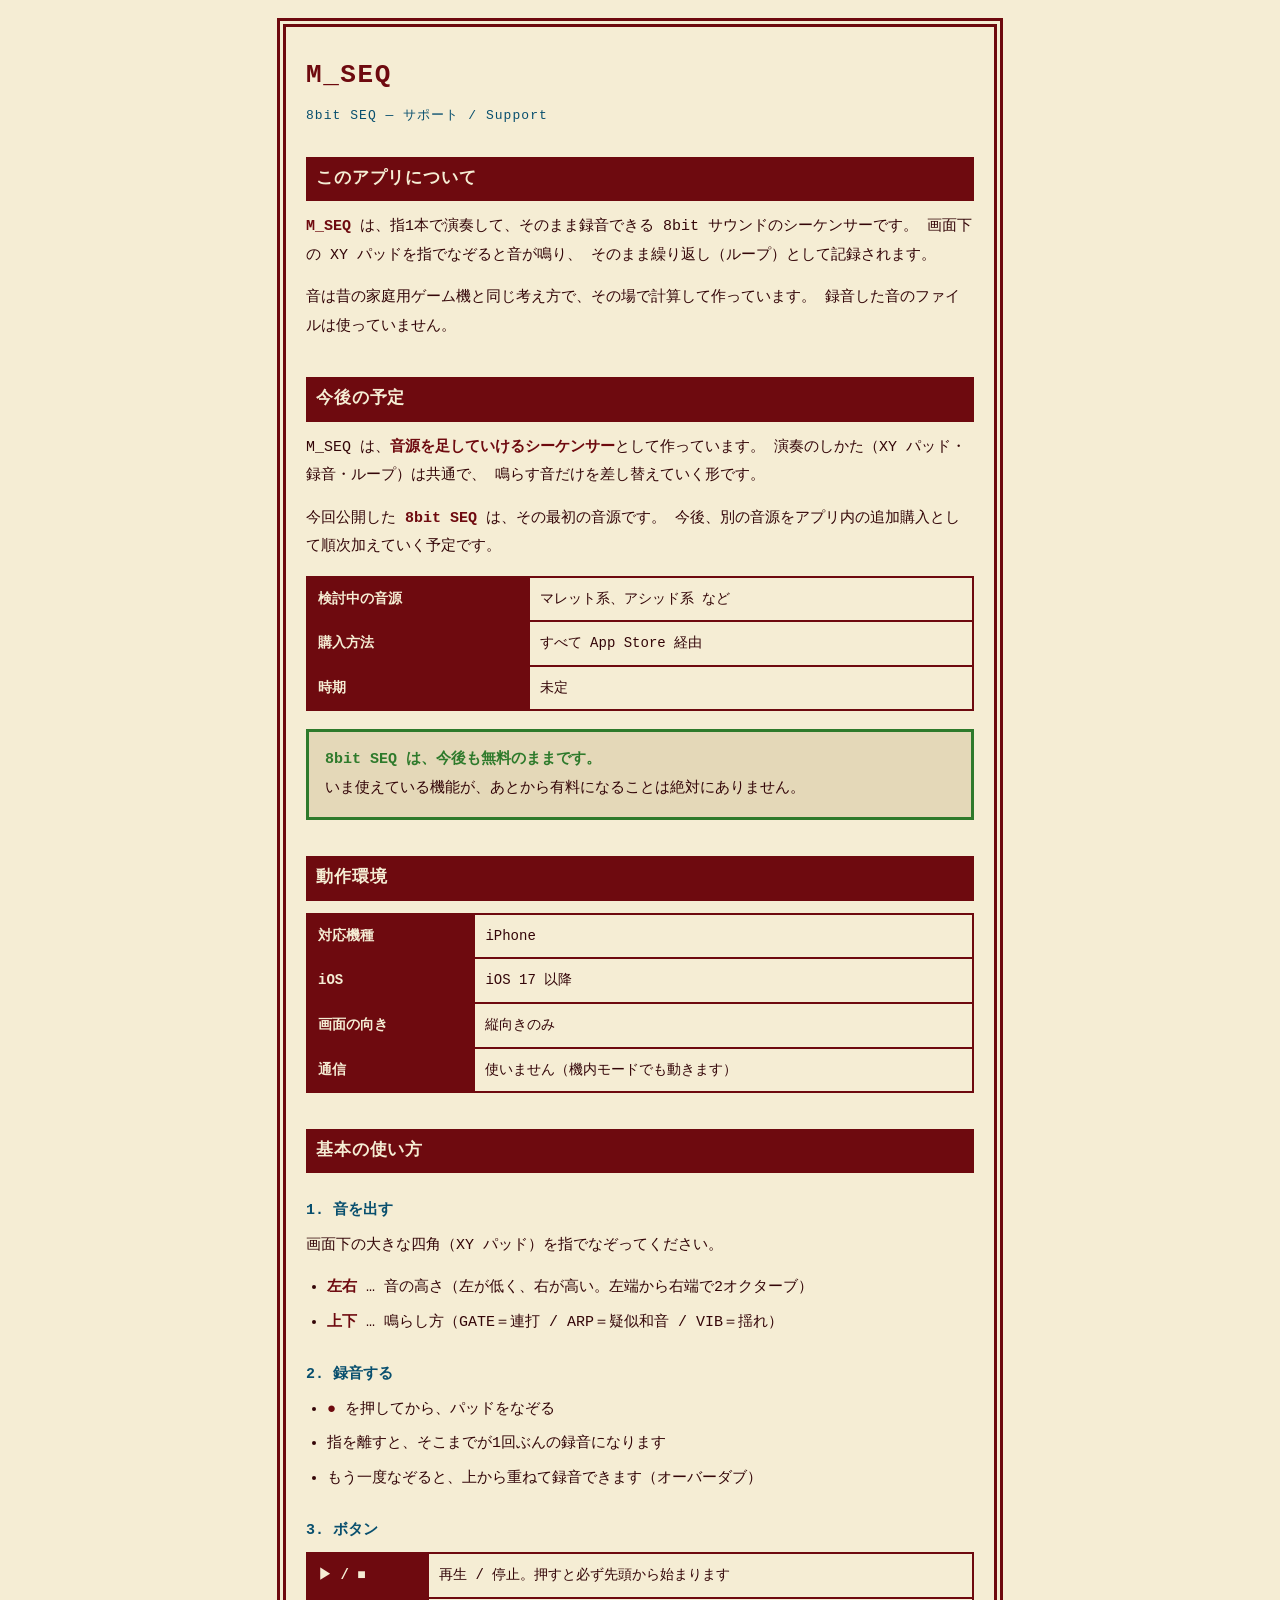
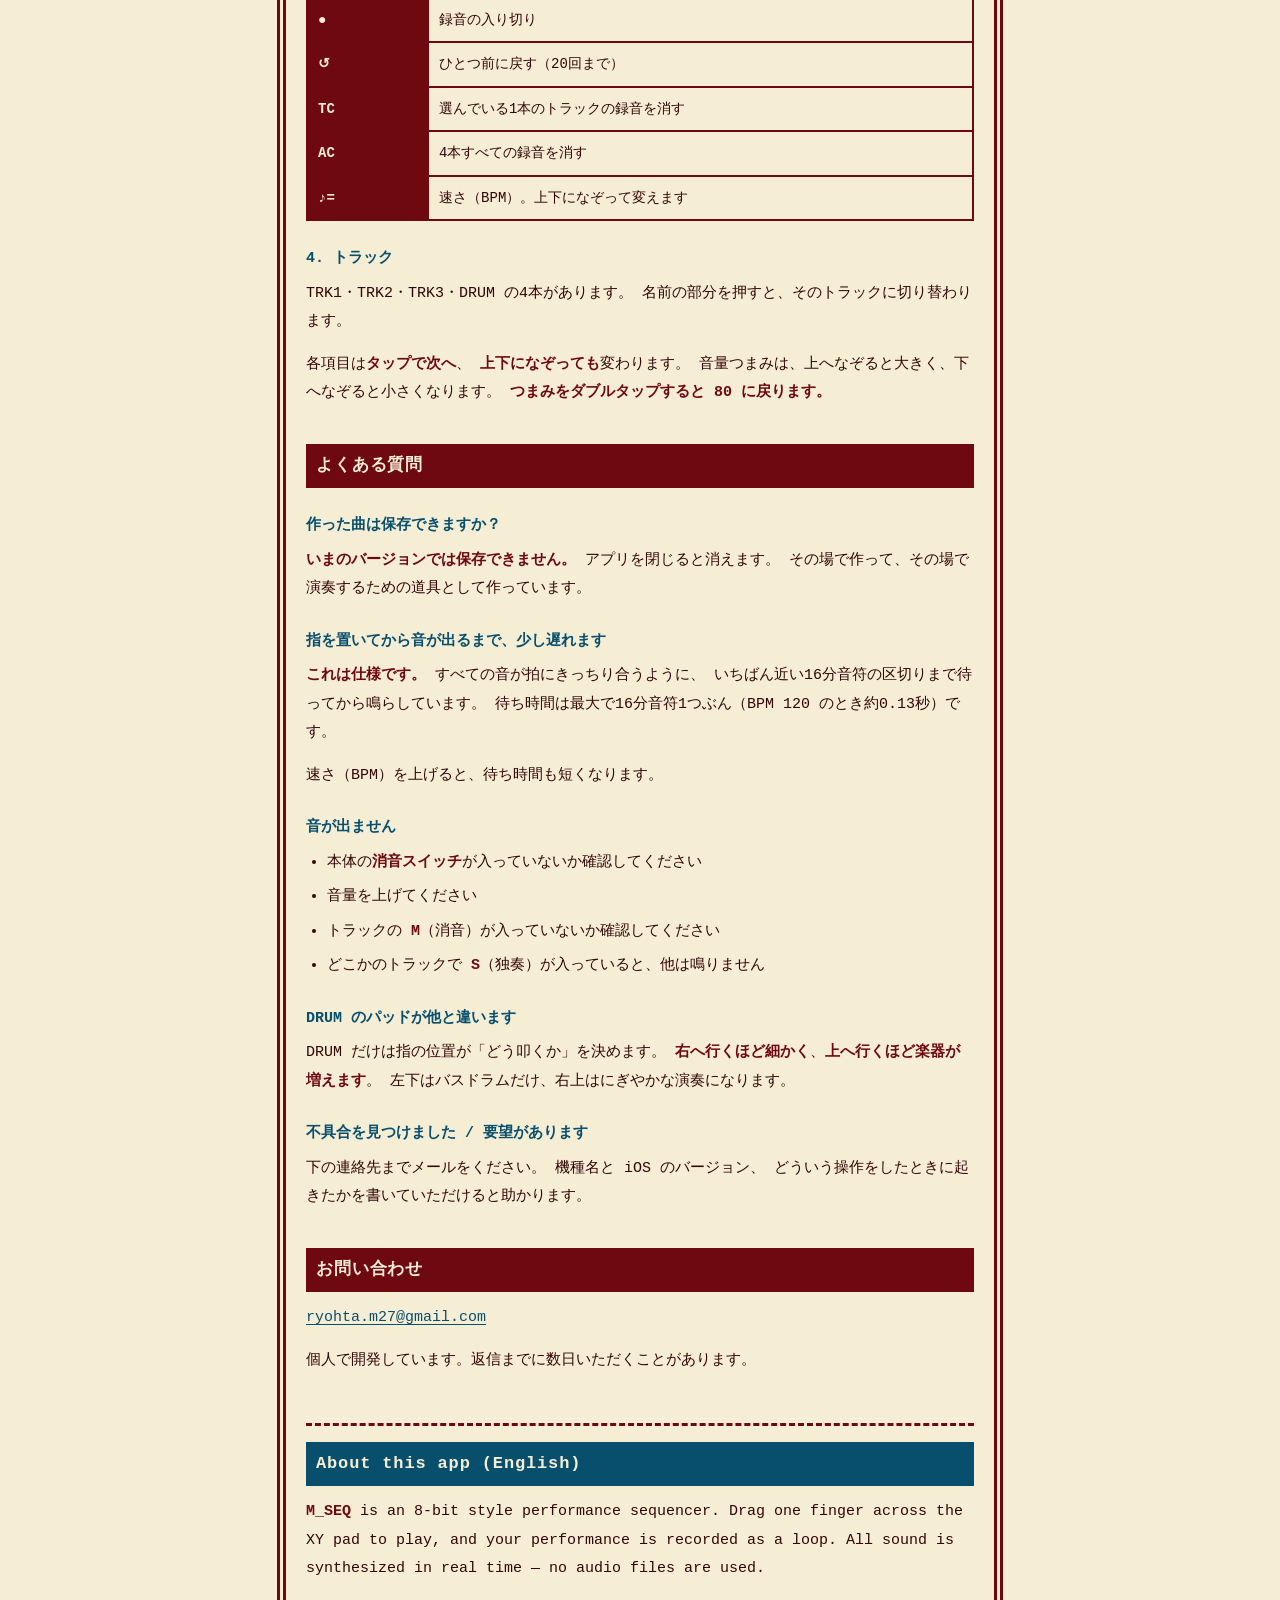
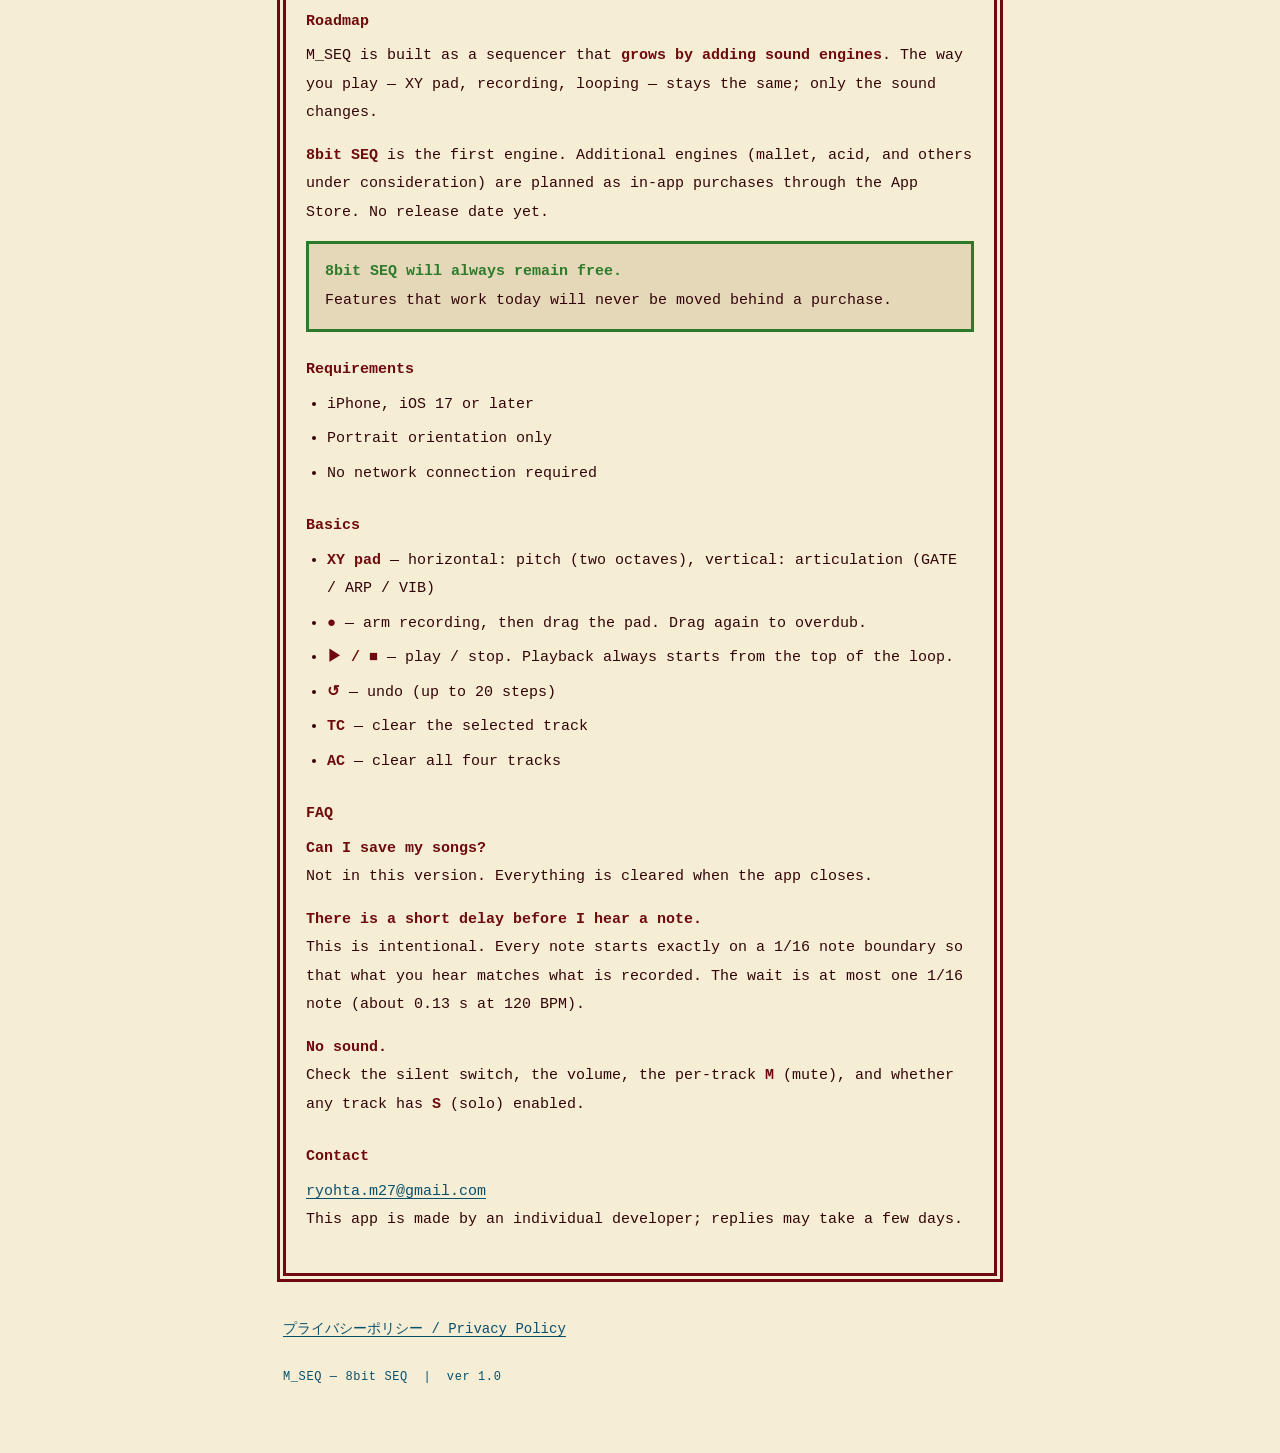
==== index.html @ beb07504 "Add files via upload" ====
<!DOCTYPE html>
<html lang="ja">
<head>
<meta charset="utf-8">
<meta name="viewport" content="width=device-width, initial-scale=1">
<title>M_SEQ サポート / Support</title>
<link rel="stylesheet" href="style.css">
</head>
<body>
<div class="wrap">

  <div class="frame">
    <h1>M_SEQ</h1>
    <p class="subtitle">8bit SEQ &mdash; サポート / Support</p>

    <h2>このアプリについて</h2>
    <p>
      <strong>M_SEQ</strong> は、指1本で演奏して、そのまま録音できる
      8bit サウンドのシーケンサーです。
      画面下の XY パッドを指でなぞると音が鳴り、
      そのまま繰り返し（ループ）として記録されます。
    </p>
    <p>
      音は昔の家庭用ゲーム機と同じ考え方で、その場で計算して作っています。
      録音した音のファイルは使っていません。
    </p>

    <h2>今後の予定</h2>
    <p>
      M_SEQ は、<strong>音源を足していけるシーケンサー</strong>として作っています。
      演奏のしかた（XY パッド・録音・ループ）は共通で、
      鳴らす音だけを差し替えていく形です。
    </p>
    <p>
      今回公開した <strong>8bit SEQ</strong> は、その最初の音源です。
      今後、別の音源をアプリ内の追加購入として順次加えていく予定です。
    </p>
    <table>
      <tr><th>検討中の音源</th><td>マレット系、アシッド系 など</td></tr>
      <tr><th>購入方法</th><td>すべて App Store 経由</td></tr>
      <tr><th>時期</th><td>未定</td></tr>
    </table>
    <div class="badge">
      <strong>8bit SEQ は、今後も無料のままです。</strong><br>
      いま使えている機能が、あとから有料になることは絶対にありません。
    </div>

    <h2>動作環境</h2>
    <table>
      <tr><th>対応機種</th><td>iPhone</td></tr>
      <tr><th>iOS</th><td>iOS 17 以降</td></tr>
      <tr><th>画面の向き</th><td>縦向きのみ</td></tr>
      <tr><th>通信</th><td>使いません（機内モードでも動きます）</td></tr>
    </table>

    <h2>基本の使い方</h2>

    <h3>1. 音を出す</h3>
    <p>
      画面下の大きな四角（XY パッド）を指でなぞってください。
    </p>
    <ul>
      <li><strong>左右</strong> &hellip; 音の高さ（左が低く、右が高い。左端から右端で2オクターブ）</li>
      <li><strong>上下</strong> &hellip; 鳴らし方（GATE＝連打 / ARP＝疑似和音 / VIB＝揺れ）</li>
    </ul>

    <h3>2. 録音する</h3>
    <ul>
      <li><strong>●</strong> を押してから、パッドをなぞる</li>
      <li>指を離すと、そこまでが1回ぶんの録音になります</li>
      <li>もう一度なぞると、上から重ねて録音できます（オーバーダブ）</li>
    </ul>

    <h3>3. ボタン</h3>
    <table>
      <tr><th>▶ / ■</th><td>再生 / 停止。押すと必ず先頭から始まります</td></tr>
      <tr><th>●</th><td>録音の入り切り</td></tr>
      <tr><th>↺</th><td>ひとつ前に戻す（20回まで）</td></tr>
      <tr><th>TC</th><td>選んでいる1本のトラックの録音を消す</td></tr>
      <tr><th>AC</th><td>4本すべての録音を消す</td></tr>
      <tr><th>♪=</th><td>速さ（BPM）。上下になぞって変えます</td></tr>
    </table>

    <h3>4. トラック</h3>
    <p>
      TRK1・TRK2・TRK3・DRUM の4本があります。
      名前の部分を押すと、そのトラックに切り替わります。
    </p>
    <p>
      各項目は<strong>タップで次へ</strong>、
      <strong>上下になぞっても</strong>変わります。
      音量つまみは、上へなぞると大きく、下へなぞると小さくなります。
      <strong>つまみをダブルタップすると 80 に戻ります。</strong>
    </p>

    <h2>よくある質問</h2>

    <h3>作った曲は保存できますか？</h3>
    <p>
      <strong>いまのバージョンでは保存できません。</strong>
      アプリを閉じると消えます。
      その場で作って、その場で演奏するための道具として作っています。
    </p>

    <h3>指を置いてから音が出るまで、少し遅れます</h3>
    <p>
      <strong>これは仕様です。</strong>
      すべての音が拍にきっちり合うように、
      いちばん近い16分音符の区切りまで待ってから鳴らしています。
      待ち時間は最大で16分音符1つぶん（BPM 120 のとき約0.13秒）です。
    </p>
    <p>
      速さ（BPM）を上げると、待ち時間も短くなります。
    </p>

    <h3>音が出ません</h3>
    <ul>
      <li>本体の<strong>消音スイッチ</strong>が入っていないか確認してください</li>
      <li>音量を上げてください</li>
      <li>トラックの <strong>M</strong>（消音）が入っていないか確認してください</li>
      <li>どこかのトラックで <strong>S</strong>（独奏）が入っていると、他は鳴りません</li>
    </ul>

    <h3>DRUM のパッドが他と違います</h3>
    <p>
      DRUM だけは指の位置が「どう叩くか」を決めます。
      <strong>右へ行くほど細かく</strong>、<strong>上へ行くほど楽器が増えます</strong>。
      左下はバスドラムだけ、右上はにぎやかな演奏になります。
    </p>

    <h3>不具合を見つけました / 要望があります</h3>
    <p>
      下の連絡先までメールをください。
      機種名と iOS のバージョン、
      どういう操作をしたときに起きたかを書いていただけると助かります。
    </p>

    <h2>お問い合わせ</h2>
    <p>
      <a href="mailto:ryohta.m27@gmail.com">ryohta.m27@gmail.com</a>
    </p>
    <p>
      個人で開発しています。返信までに数日いただくことがあります。
    </p>

    <!-- ============================================== -->
    <!-- English                                        -->
    <!-- ============================================== -->
    <div class="en">
      <h2>About this app (English)</h2>
      <p>
        <strong>M_SEQ</strong> is an 8-bit style performance sequencer.
        Drag one finger across the XY pad to play, and your performance is
        recorded as a loop. All sound is synthesized in real time &mdash;
        no audio files are used.
      </p>

      <h3>Roadmap</h3>
      <p>
        M_SEQ is built as a sequencer that <strong>grows by adding sound
        engines</strong>. The way you play &mdash; XY pad, recording,
        looping &mdash; stays the same; only the sound changes.
      </p>
      <p>
        <strong>8bit SEQ</strong> is the first engine. Additional engines
        (mallet, acid, and others under consideration) are planned as
        in-app purchases through the App Store. No release date yet.
      </p>
      <div class="badge">
        <strong>8bit SEQ will always remain free.</strong><br>
        Features that work today will never be moved behind a purchase.
      </div>

      <h3>Requirements</h3>
      <ul>
        <li>iPhone, iOS 17 or later</li>
        <li>Portrait orientation only</li>
        <li>No network connection required</li>
      </ul>

      <h3>Basics</h3>
      <ul>
        <li><strong>XY pad</strong> &mdash; horizontal: pitch (two octaves),
            vertical: articulation (GATE / ARP / VIB)</li>
        <li><strong>&#9679;</strong> &mdash; arm recording, then drag the pad.
            Drag again to overdub.</li>
        <li><strong>&#9654; / &#9632;</strong> &mdash; play / stop.
            Playback always starts from the top of the loop.</li>
        <li><strong>&#8634;</strong> &mdash; undo (up to 20 steps)</li>
        <li><strong>TC</strong> &mdash; clear the selected track</li>
        <li><strong>AC</strong> &mdash; clear all four tracks</li>
      </ul>

      <h3>FAQ</h3>
      <p>
        <strong>Can I save my songs?</strong><br>
        Not in this version. Everything is cleared when the app closes.
      </p>
      <p>
        <strong>There is a short delay before I hear a note.</strong><br>
        This is intentional. Every note starts exactly on a 1/16 note
        boundary so that what you hear matches what is recorded.
        The wait is at most one 1/16 note (about 0.13 s at 120 BPM).
      </p>
      <p>
        <strong>No sound.</strong><br>
        Check the silent switch, the volume, the per-track
        <strong>M</strong> (mute), and whether any track has
        <strong>S</strong> (solo) enabled.
      </p>

      <h3>Contact</h3>
      <p>
        <a href="mailto:ryohta.m27@gmail.com">ryohta.m27@gmail.com</a><br>
        This app is made by an individual developer; replies may take a few days.
      </p>
    </div>
  </div>

  <div class="nav">
    <a href="privacy.html">プライバシーポリシー / Privacy Policy</a>
  </div>

  <footer>
    M_SEQ &mdash; 8bit SEQ &nbsp;|&nbsp; ver 1.0
  </footer>

</div>
</body>
</html>
---- style.css ----
/* ============================================================
   M_SEQ サポートページ 共通スタイル
   アプリと同じ色・ドット絵の枠に合わせてある。
   ============================================================ */

:root {
  --cream:          #f5edd4;
  --cream-dark:     #e4d8b8;
  --burgundy:       #6e0a0f;
  --burgundy-dark:  #330508;
  --green:          #2e7a2b;
  --blue:           #084f6e;
  --dot:            3px;
}

* { box-sizing: border-box; }

body {
  margin: 0;
  padding: 24px 16px 64px;
  background: var(--cream);
  color: var(--burgundy-dark);
  font-family: ui-monospace, "SF Mono", "Menlo", "Consolas",
               "MS Gothic", monospace;
  font-size: 15px;
  line-height: 1.9;
  -webkit-text-size-adjust: 100%;
}

.wrap {
  max-width: 720px;
  margin: 0 auto;
}

/* --- ドット風の二重枠 ------------------------------------ */
.frame {
  background: var(--cream);
  border: var(--dot) solid var(--burgundy);
  box-shadow:
    0 0 0 var(--dot) var(--cream),
    0 0 0 calc(var(--dot) * 2) var(--burgundy);
  padding: 24px 20px;
  margin: 0 var(--dot) 40px;
}

/* --- 見出し ---------------------------------------------- */
h1 {
  font-size: 26px;
  letter-spacing: 0.06em;
  margin: 0 0 4px;
  color: var(--burgundy);
}

.subtitle {
  margin: 0 0 28px;
  font-size: 13px;
  color: var(--blue);
  letter-spacing: 0.08em;
}

h2 {
  font-size: 17px;
  margin: 36px 0 12px;
  padding: 6px 10px;
  color: var(--cream);
  background: var(--burgundy);
  letter-spacing: 0.05em;
}

h3 {
  font-size: 15px;
  margin: 24px 0 6px;
  color: var(--blue);
}

h2:first-of-type { margin-top: 8px; }

/* --- 本文 ------------------------------------------------ */
p  { margin: 0 0 14px; }
ul { margin: 0 0 14px; padding-left: 1.4em; }
li { margin-bottom: 6px; }

strong { color: var(--burgundy); }

a {
  color: var(--blue);
  text-decoration: underline;
  text-underline-offset: 3px;
}
a:hover { color: var(--burgundy); }

code {
  background: var(--cream-dark);
  padding: 2px 6px;
  font-size: 13px;
}

/* --- 「収集していません」を目立たせる箱 ------------------- */
.badge {
  border: var(--dot) solid var(--green);
  padding: 14px 16px;
  margin: 0 0 22px;
  background: var(--cream-dark);
}
.badge strong { color: var(--green); }

/* --- 表 -------------------------------------------------- */
table {
  border-collapse: collapse;
  width: 100%;
  margin: 0 0 18px;
  font-size: 14px;
}
th, td {
  border: 2px solid var(--burgundy);
  padding: 8px 10px;
  text-align: left;
  vertical-align: top;
}
th {
  background: var(--burgundy);
  color: var(--cream);
  white-space: nowrap;
}

/* --- 英語パート ------------------------------------------ */
.en {
  margin-top: 48px;
  padding-top: 8px;
  border-top: var(--dot) dashed var(--burgundy);
}
.en h2 { background: var(--blue); }
.en h3 { color: var(--burgundy); }

/* --- ページ下部 ------------------------------------------ */
.nav {
  margin: 0 var(--dot) 24px;
  font-size: 14px;
}
.nav a { margin-right: 20px; }

footer {
  margin: 0 var(--dot);
  font-size: 12px;
  color: var(--blue);
  letter-spacing: 0.05em;
}

/* --- 狭い画面 -------------------------------------------- */
@media (max-width: 480px) {
  body { font-size: 14px; padding: 16px 10px 48px; }
  h1 { font-size: 21px; }
  .frame { padding: 18px 14px; }
  table { font-size: 13px; }
  th, td { padding: 6px 7px; }
}
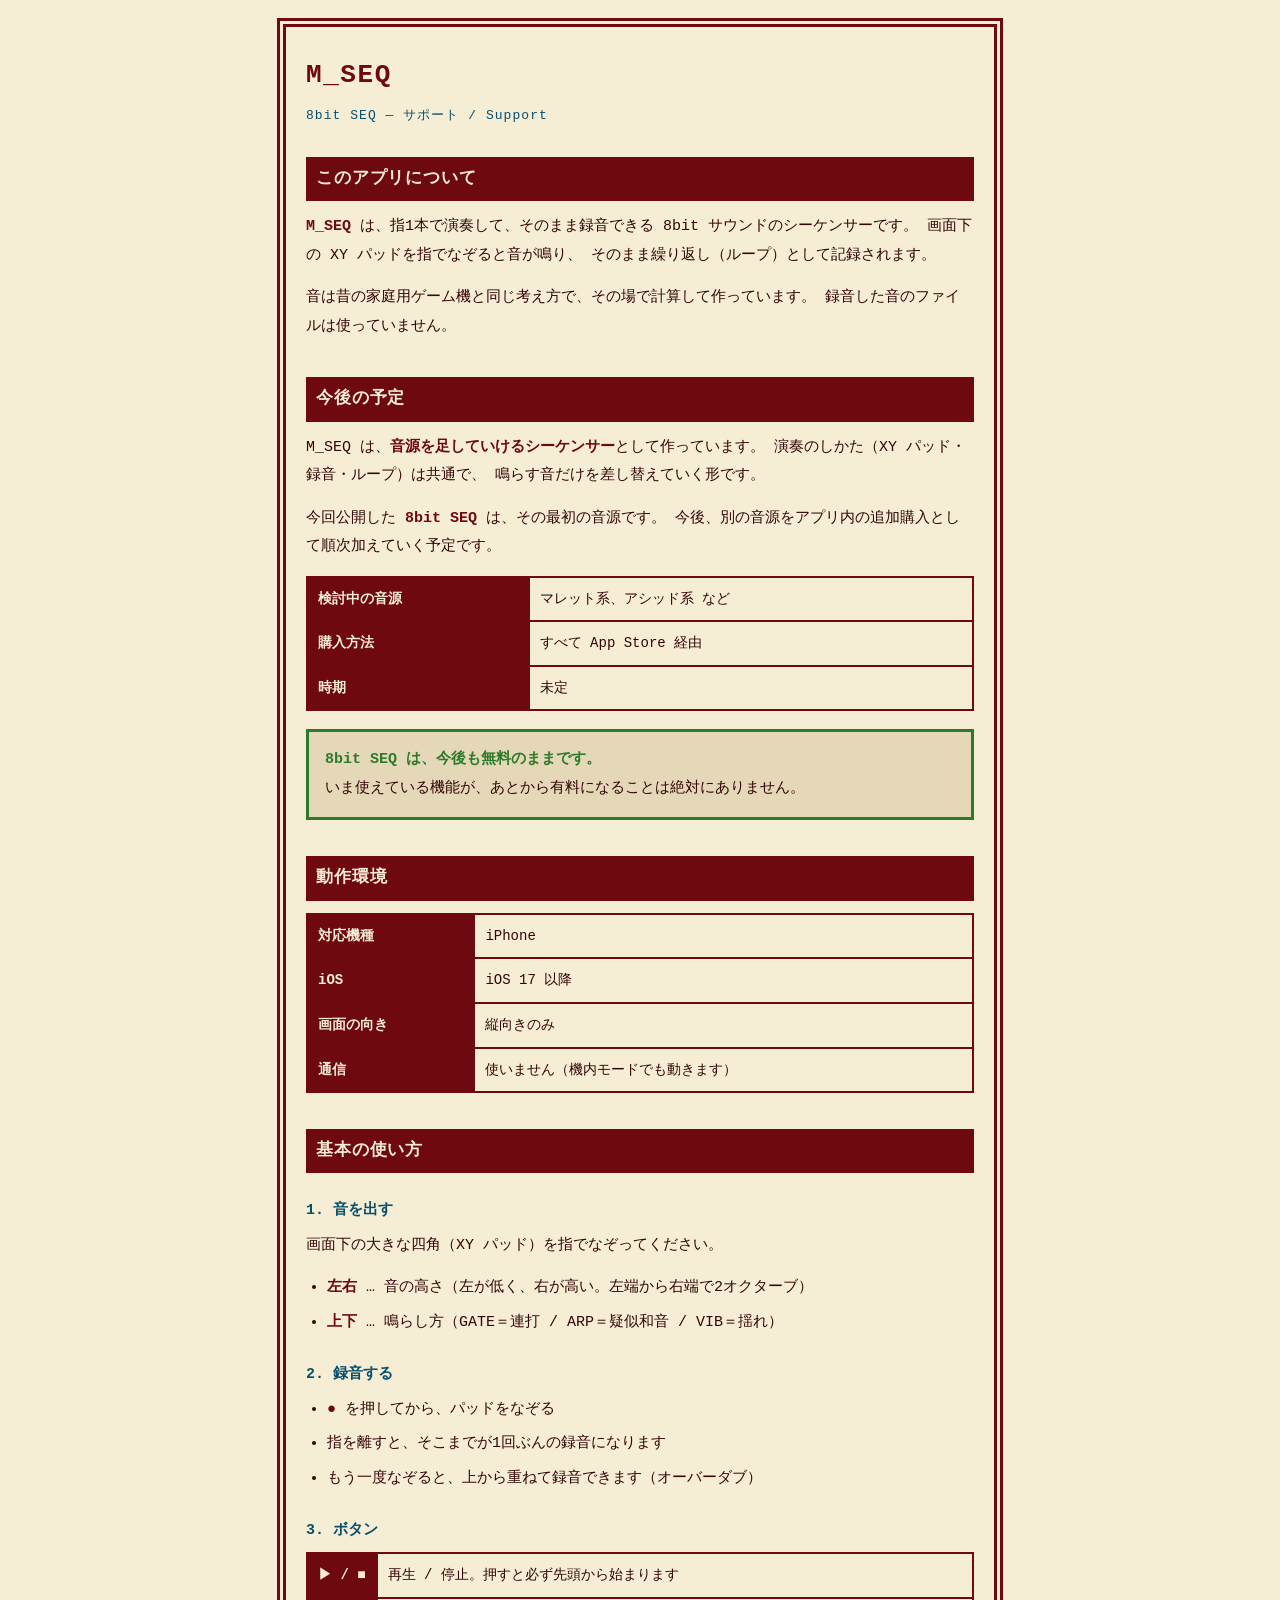
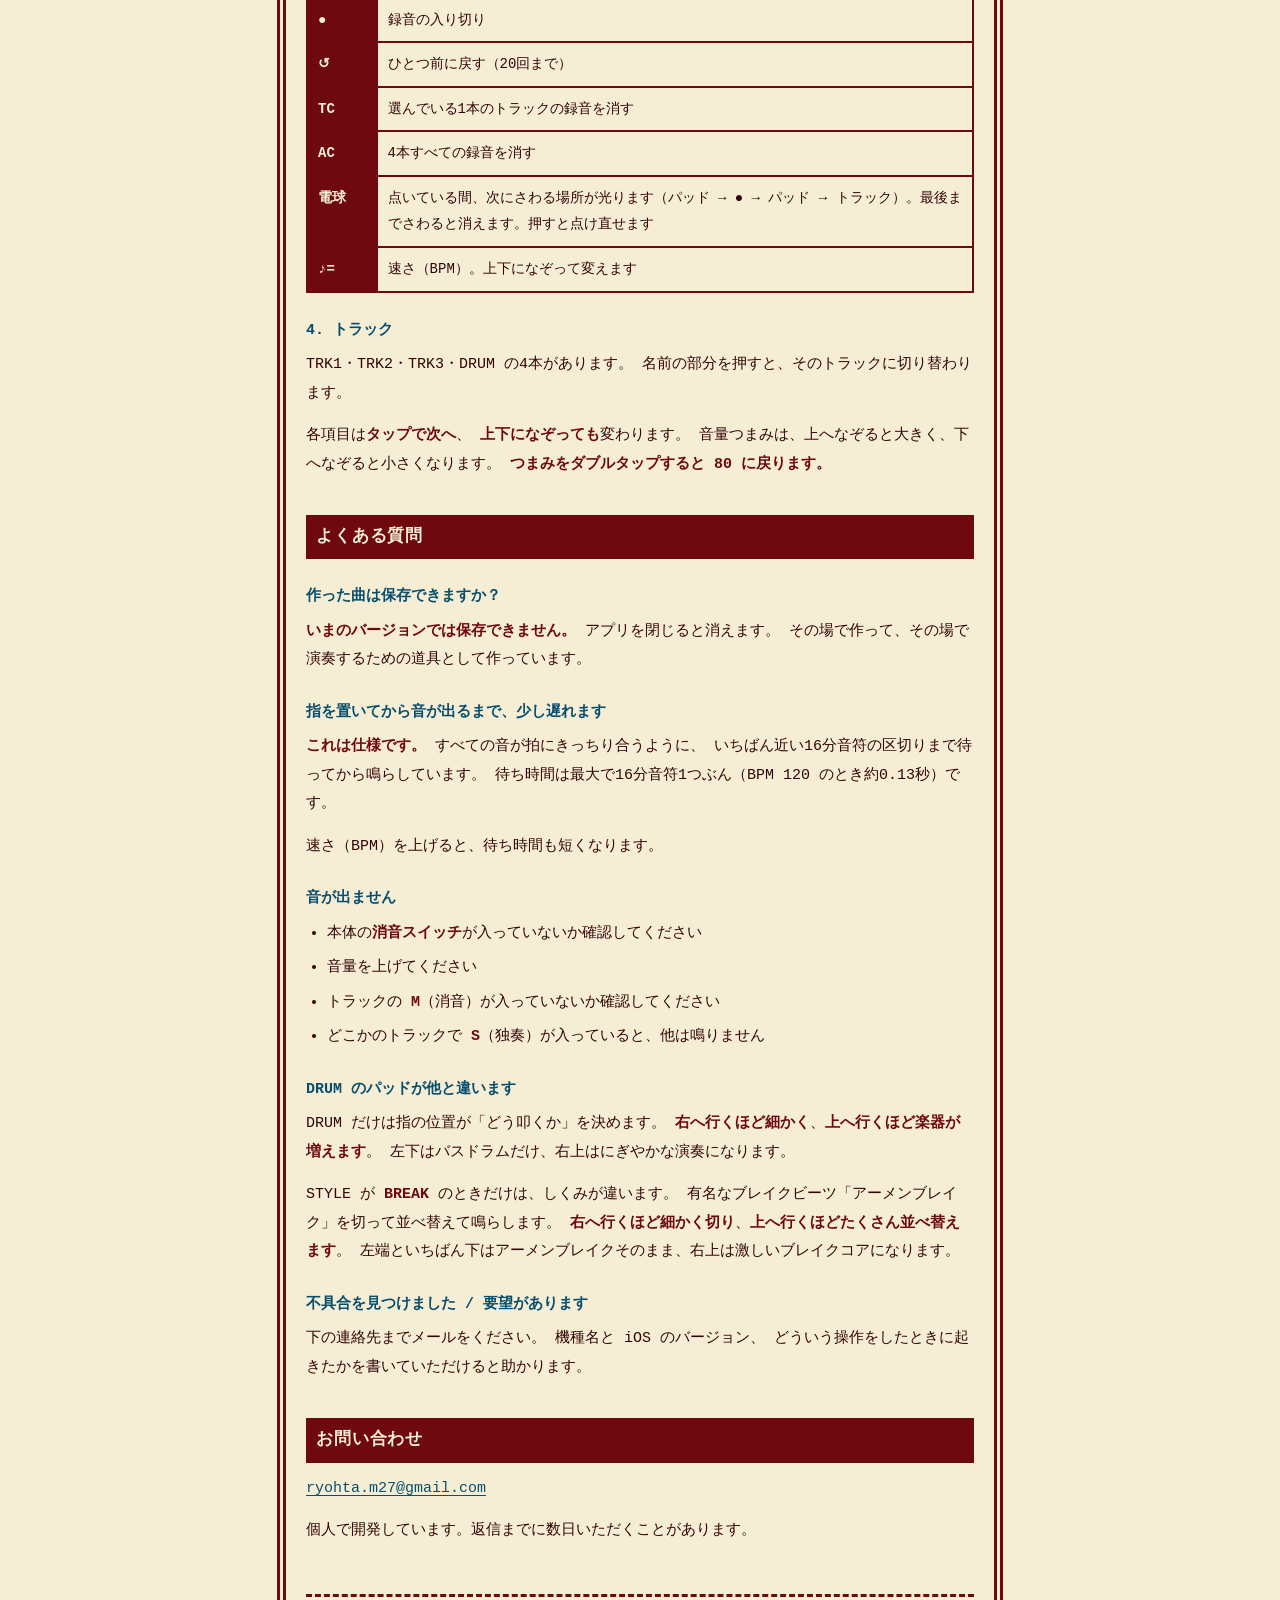
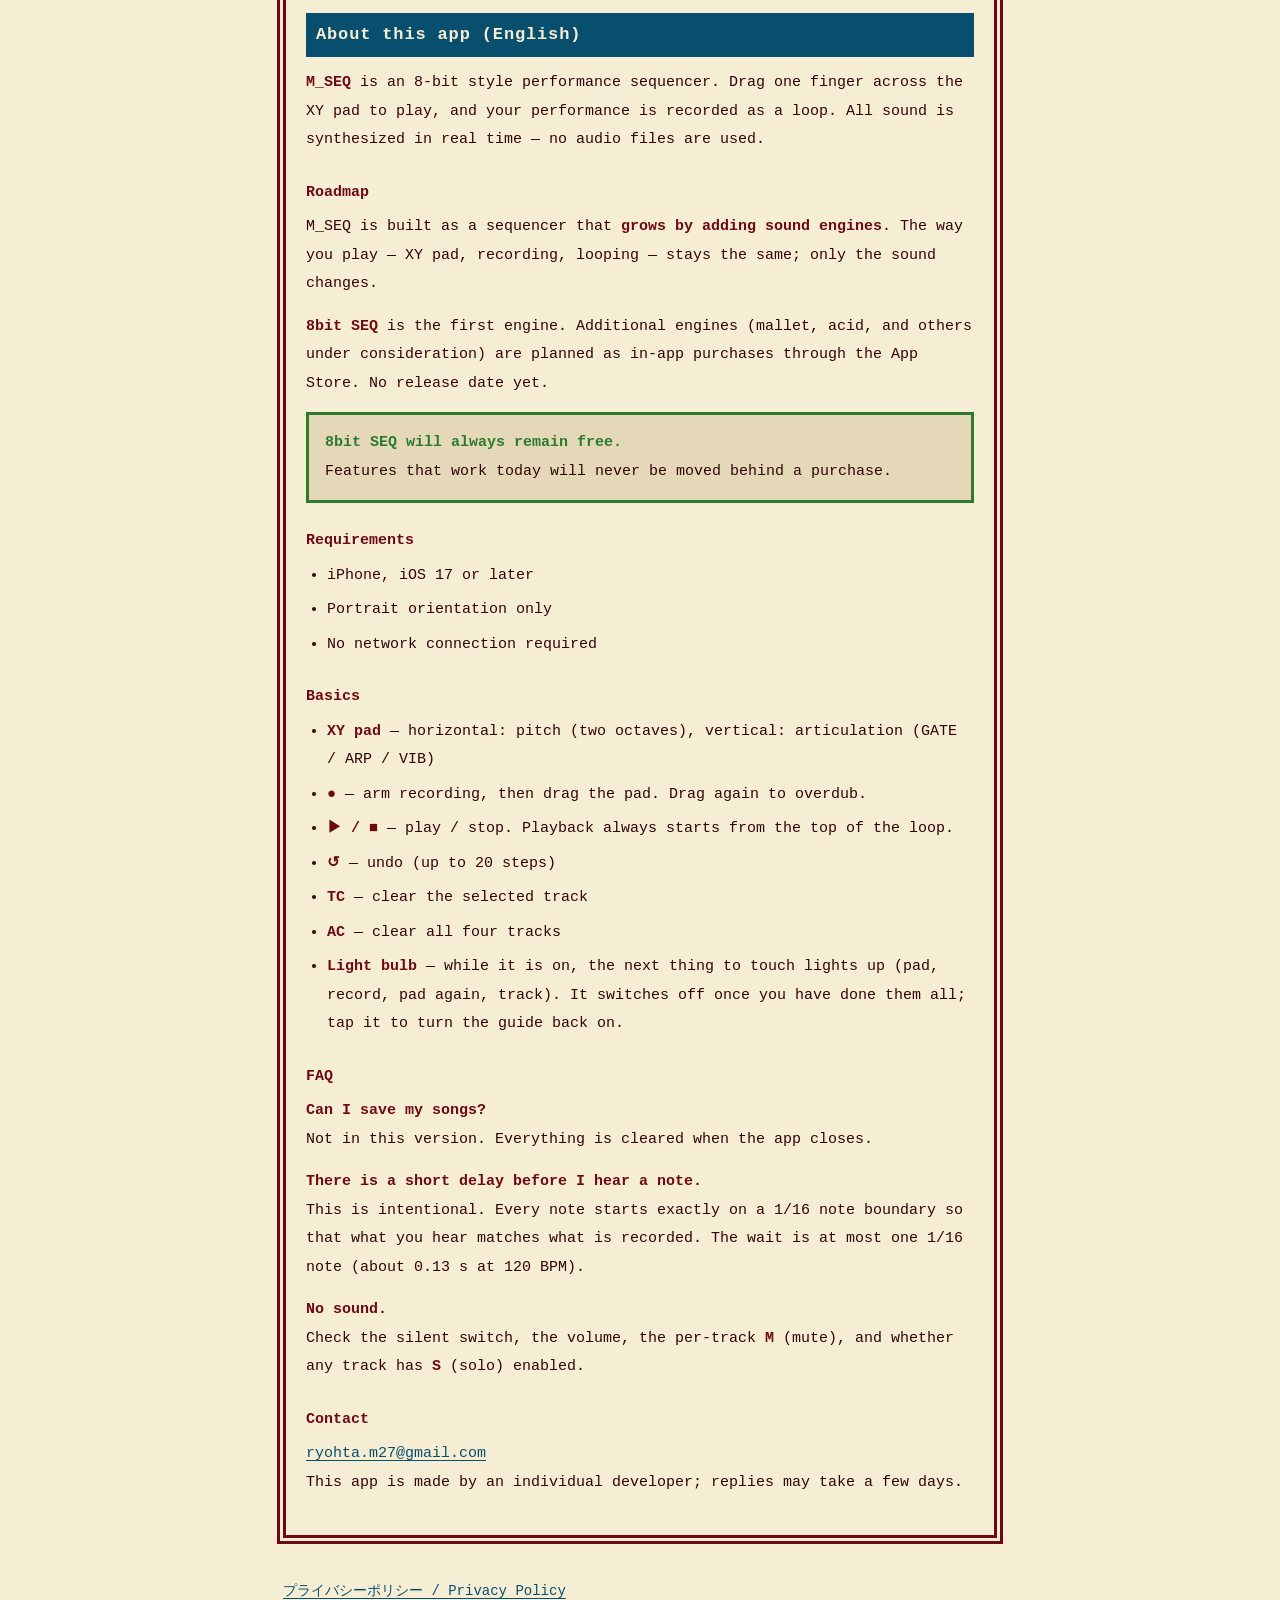
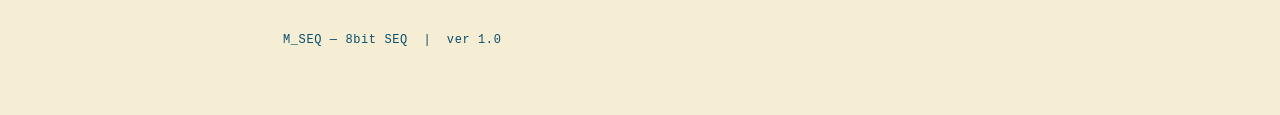
==== commit 4158fcd3: "Add files via upload" ====
--- a/index.html
+++ b/index.html
@@ -78,6 +78,7 @@
       <tr><th>↺</th><td>ひとつ前に戻す（20回まで）</td></tr>
       <tr><th>TC</th><td>選んでいる1本のトラックの録音を消す</td></tr>
       <tr><th>AC</th><td>4本すべての録音を消す</td></tr>
+      <tr><th>電球</th><td>点いている間、次にさわる場所が光ります（パッド → ● → パッド → トラック）。最後までさわると消えます。押すと点け直せます</td></tr>
       <tr><th>♪=</th><td>速さ（BPM）。上下になぞって変えます</td></tr>
     </table>
 
@@ -126,6 +127,12 @@
       DRUM だけは指の位置が「どう叩くか」を決めます。
       <strong>右へ行くほど細かく</strong>、<strong>上へ行くほど楽器が増えます</strong>。
       左下はバスドラムだけ、右上はにぎやかな演奏になります。
+    </p>
+    <p>
+      STYLE が <strong>BREAK</strong> のときだけは、しくみが違います。
+      有名なブレイクビーツ「アーメンブレイク」を切って並べ替えて鳴らします。
+      <strong>右へ行くほど細かく切り</strong>、<strong>上へ行くほどたくさん並べ替えます</strong>。
+      左端といちばん下はアーメンブレイクそのまま、右上は激しいブレイクコアになります。
     </p>
 
     <h3>不具合を見つけました / 要望があります</h3>
@@ -189,6 +196,9 @@
         <li><strong>&#8634;</strong> &mdash; undo (up to 20 steps)</li>
         <li><strong>TC</strong> &mdash; clear the selected track</li>
         <li><strong>AC</strong> &mdash; clear all four tracks</li>
+        <li><strong>Light bulb</strong> &mdash; while it is on, the next thing to touch
+            lights up (pad, record, pad again, track). It switches off once you have done them all;
+            tap it to turn the guide back on.</li>
       </ul>
 
       <h3>FAQ</h3>
